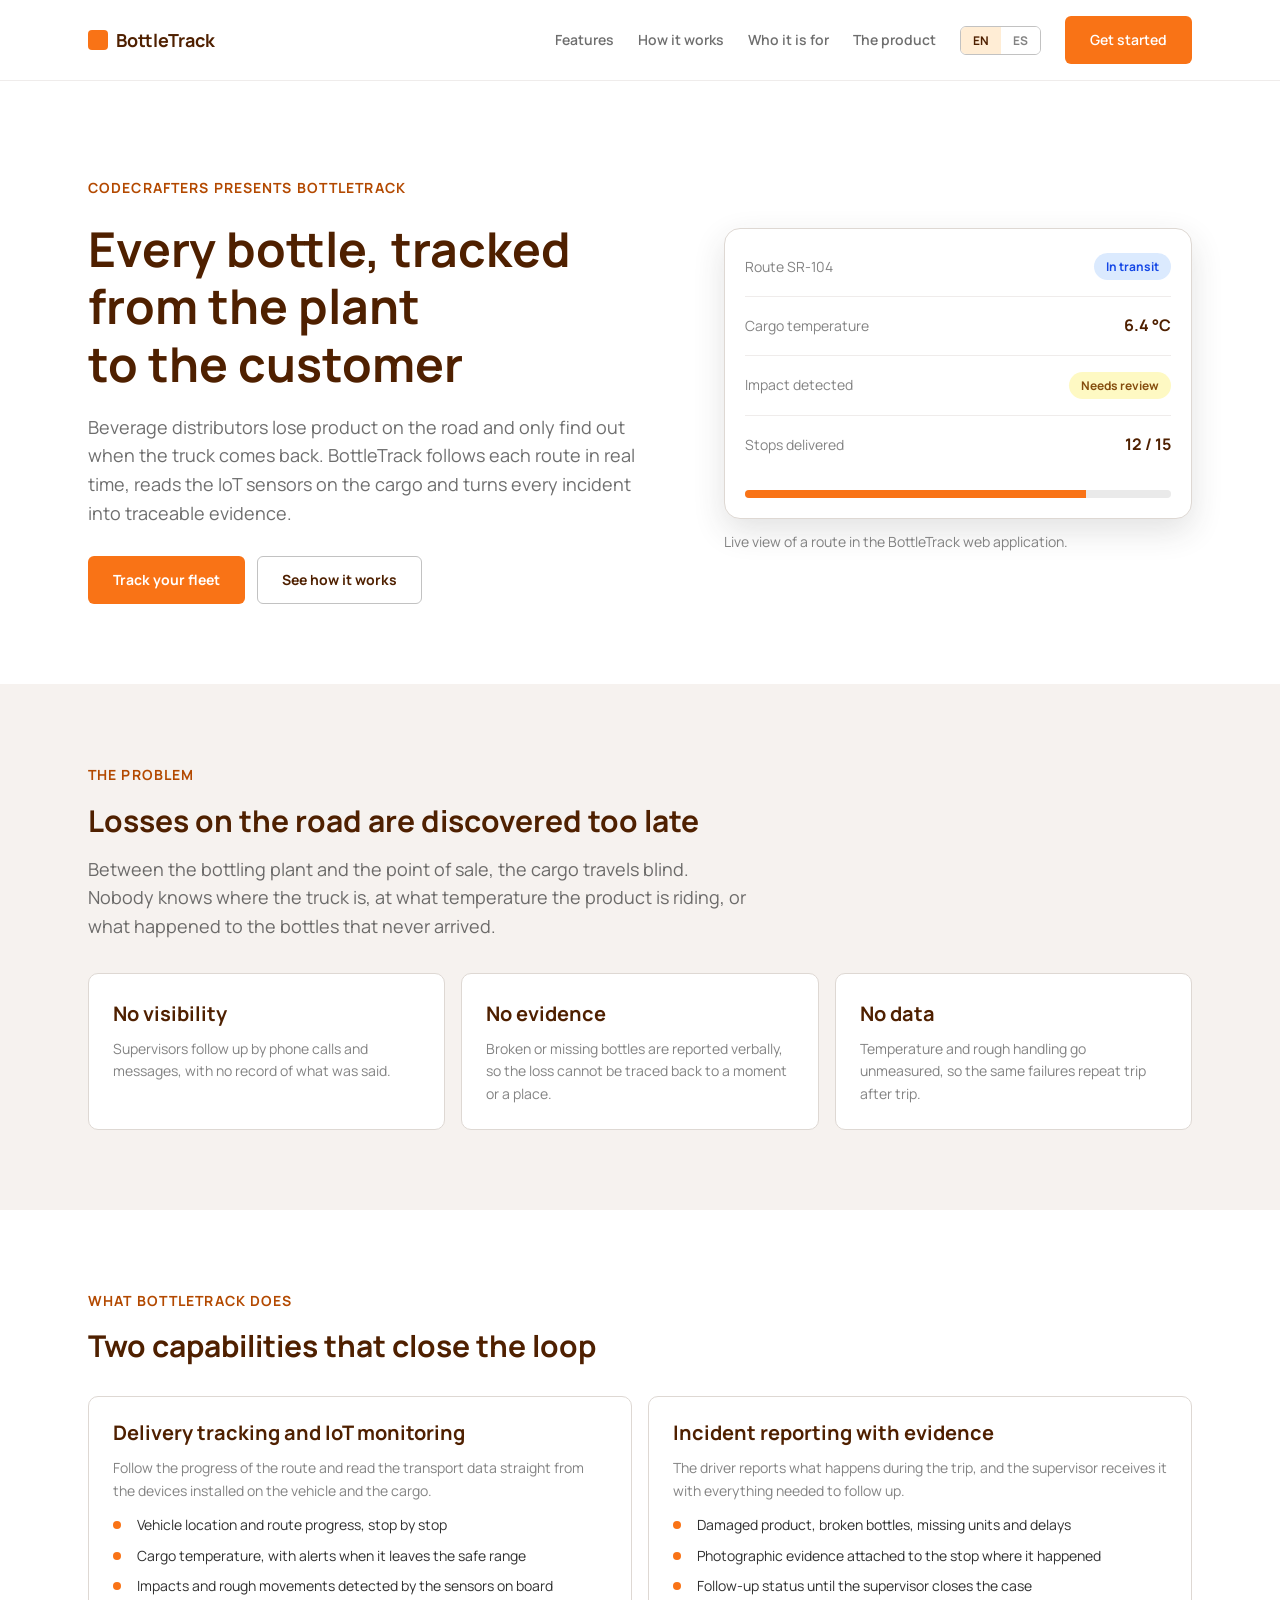
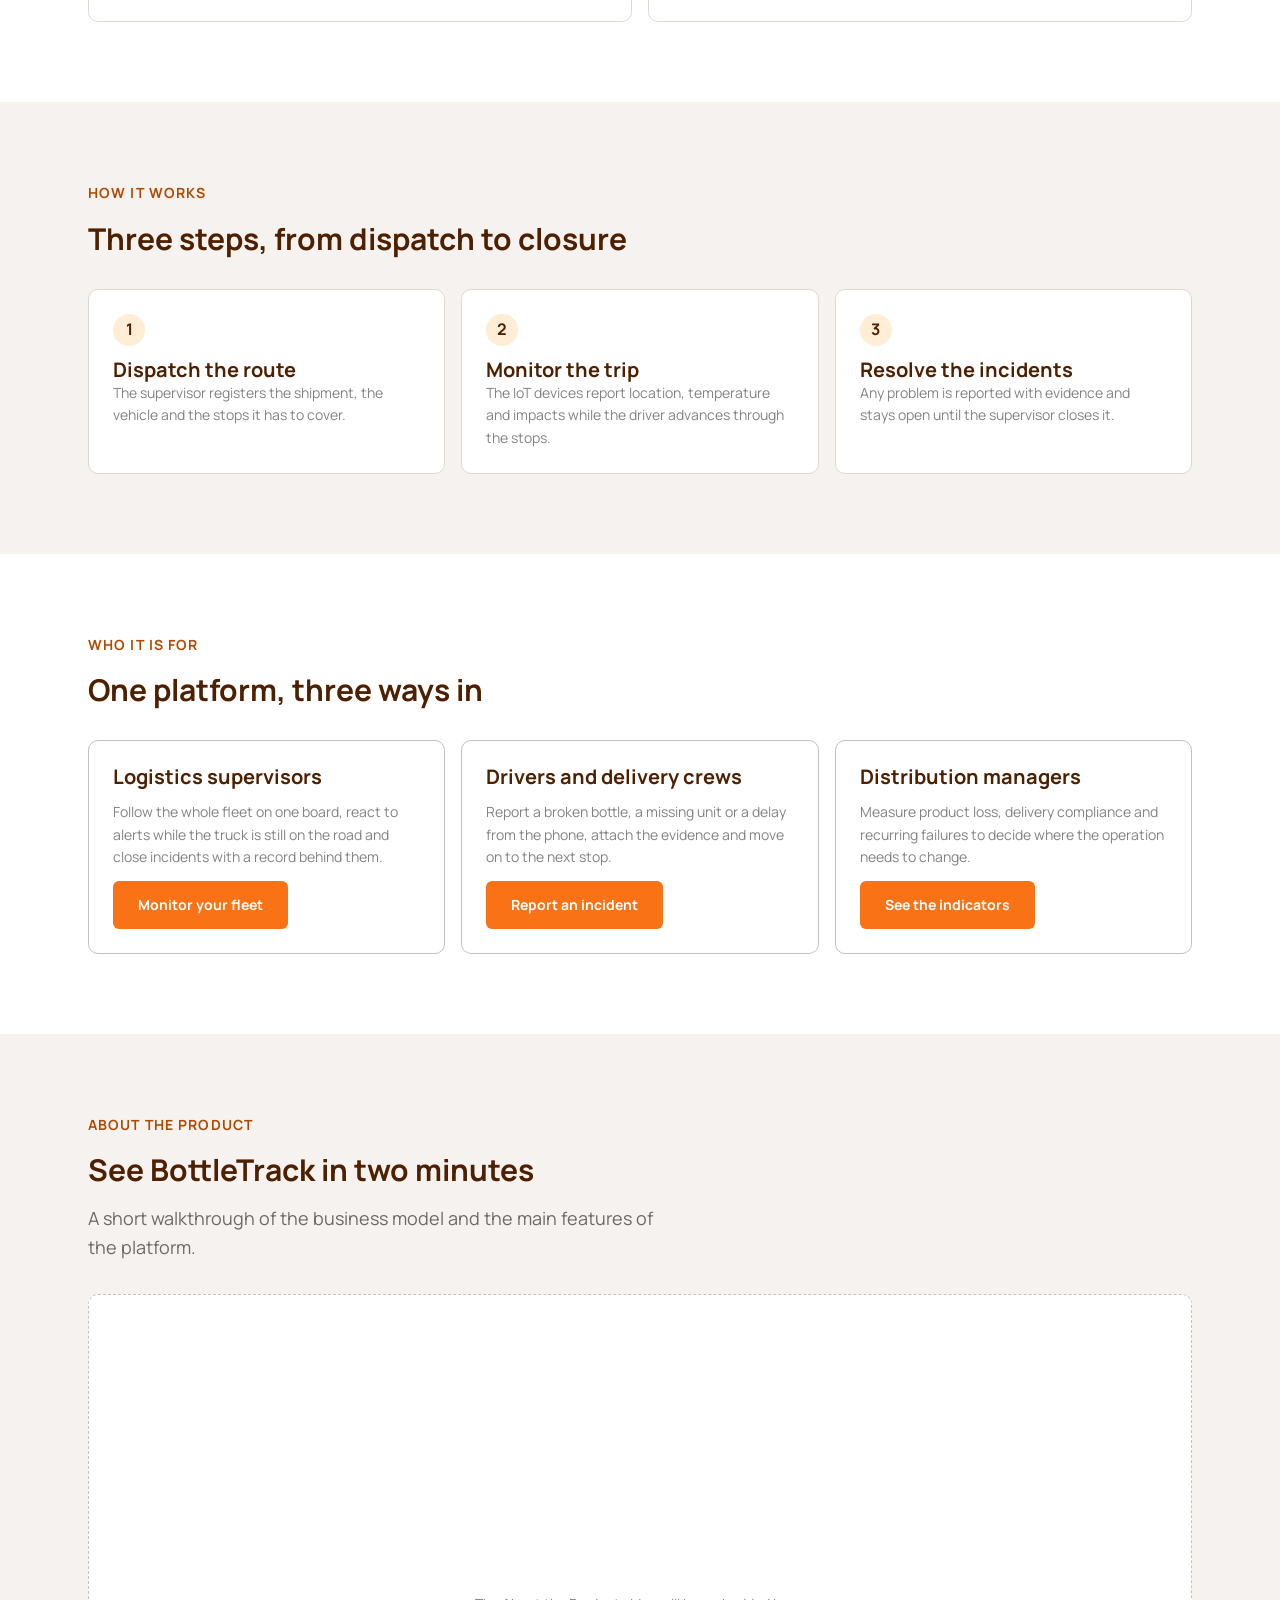
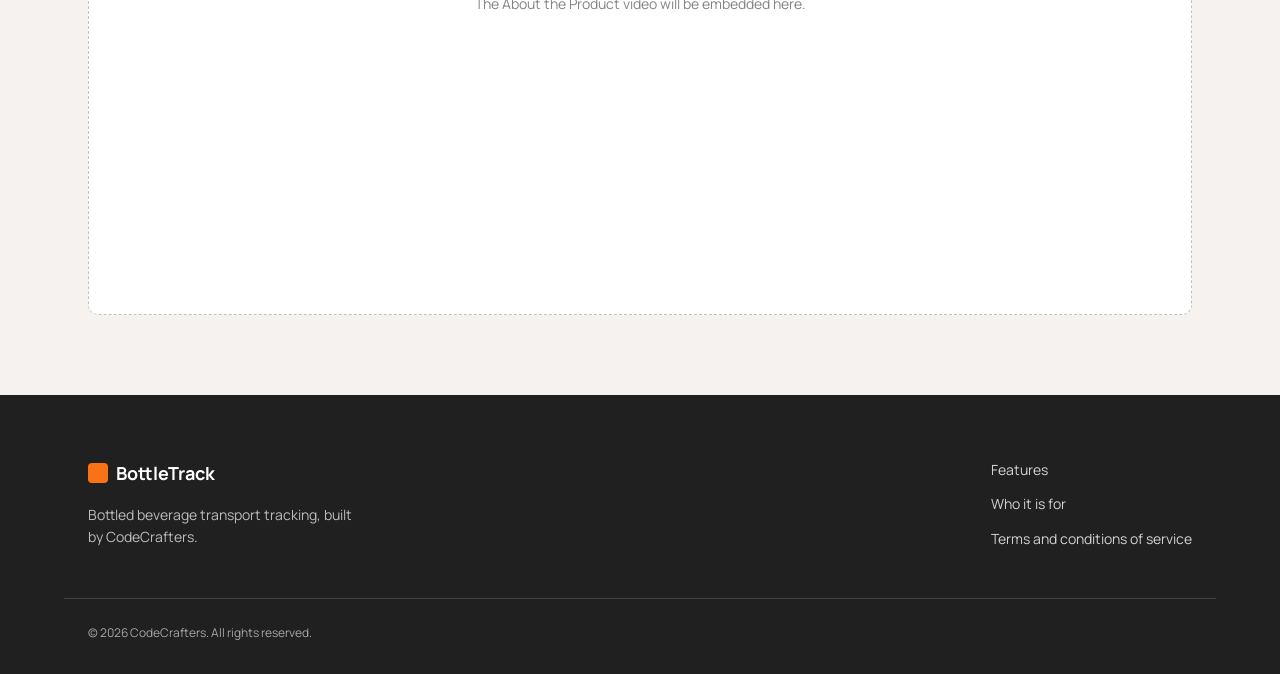
==== index.html @ 4bdb3862 "feat(landing): add home page with segment calls to action" ====
<!DOCTYPE html>
<html lang="en">
<head>
    <meta charset="UTF-8">
    <meta name="viewport" content="width=device-width, initial-scale=1.0">
    <title>BottleTrack | Bottled beverage transport tracking and IoT monitoring</title>
    <meta name="description" content="BottleTrack lets beverage distributors follow every route in real time, monitor cargo with IoT sensors and report transport incidents with evidence.">
    <meta name="keywords" content="beverage logistics, fleet tracking, IoT monitoring, cold chain, delivery incidents, transport management">
    <meta name="author" content="CodeCrafters">
    <meta property="og:title" content="BottleTrack | Bottled beverage transport tracking">
    <meta property="og:description" content="Follow every route in real time, monitor cargo with IoT sensors and report transport incidents with evidence.">
    <meta property="og:type" content="website">
    <meta property="og:locale" content="en_US">
    <meta property="og:locale:alternate" content="es_419">
    <link rel="preconnect" href="https://fonts.googleapis.com">
    <link rel="preconnect" href="https://fonts.gstatic.com" crossorigin>
    <link href="https://fonts.googleapis.com/css2?family=Manrope:wght@400;500;600;700&display=swap" rel="stylesheet">
    <link rel="stylesheet" href="assets/css/tokens.css">
    <link rel="stylesheet" href="assets/css/base.css">
    <link rel="stylesheet" href="assets/css/components.css">
    <link rel="stylesheet" href="assets/css/layout.css">
    <link rel="stylesheet" href="assets/css/landing.css">
</head>
<body>
<a class="skip-link" href="#main" data-i18n="nav.skip">Skip to main content</a>

<header class="site-header">
    <div class="container site-header__inner">
        <a class="brand" href="#main">
            <span class="brand__mark" aria-hidden="true"></span>
            <span class="brand__name">BottleTrack</span>
        </a>

        <button class="nav-toggle" type="button" aria-expanded="false" aria-controls="primary-nav" data-nav-toggle>
            <span class="visually-hidden" data-i18n="nav.toggle">Open navigation</span>
            <span class="nav-toggle__bar" aria-hidden="true"></span>
        </button>

        <nav class="site-nav" id="primary-nav" aria-label="Primary">
            <a href="#features" data-i18n="nav.features">Features</a>
            <a href="#how-it-works" data-i18n="nav.how">How it works</a>
            <a href="#segments" data-i18n="nav.segments">Who it is for</a>
            <a href="#product-video" data-i18n="nav.product">The product</a>
            <div class="language-switch" role="group" aria-label="Language">
                <button type="button" data-language="en" aria-pressed="true">EN</button>
                <button type="button" data-language="es" aria-pressed="false">ES</button>
            </div>
            <a class="button button--primary" href="#segments" data-i18n="nav.cta">Get started</a>
        </nav>
    </div>
</header>

<main id="main">
    <section class="hero">
        <div class="container hero__inner">
            <div class="hero__copy">
                <p class="eyebrow" data-i18n="hero.eyebrow">CodeCrafters presents BottleTrack</p>
                <h1 data-i18n="hero.title">Every bottle, tracked from the plant to the customer</h1>
                <p class="lead" data-i18n="hero.lead">Beverage distributors lose product on the road and only find out when the truck comes back. BottleTrack follows each route in real time, reads the IoT sensors on the cargo and turns every incident into traceable evidence.</p>
                <div class="hero__actions">
                    <a class="button button--primary" href="#segments" data-i18n="hero.primaryCta">Track your fleet</a>
                    <a class="button button--secondary" href="#how-it-works" data-i18n="hero.secondaryCta">See how it works</a>
                </div>
            </div>

            <figure class="hero__panel" aria-labelledby="hero-panel-caption">
                <div class="panel">
                    <div class="panel__row">
                        <span class="panel__label">Route SR-104</span>
                        <span class="chip chip--info" data-i18n="hero.panel.inTransit">In transit</span>
                    </div>
                    <div class="panel__row">
                        <span class="panel__label" data-i18n="hero.panel.temperature">Cargo temperature</span>
                        <span class="panel__value">6.4 &deg;C</span>
                    </div>
                    <div class="panel__row">
                        <span class="panel__label" data-i18n="hero.panel.impact">Impact detected</span>
                        <span class="chip chip--warning" data-i18n="hero.panel.review">Needs review</span>
                    </div>
                    <div class="panel__row">
                        <span class="panel__label" data-i18n="hero.panel.delivered">Stops delivered</span>
                        <span class="panel__value">12 / 15</span>
                    </div>
                    <div class="panel__progress" role="img" aria-label="80 percent of the route completed">
                        <span style="width: 80%"></span>
                    </div>
                </div>
                <figcaption class="muted" id="hero-panel-caption" data-i18n="hero.panel.caption">Live view of a route in the BottleTrack web application.</figcaption>
            </figure>
        </div>
    </section>

    <section class="section section--muted" aria-labelledby="problem-title">
        <div class="container stack">
            <p class="eyebrow" data-i18n="problem.eyebrow">The problem</p>
            <h2 id="problem-title" data-i18n="problem.title">Losses on the road are discovered too late</h2>
            <p class="lead" data-i18n="problem.lead">Between the bottling plant and the point of sale, the cargo travels blind. Nobody knows where the truck is, at what temperature the product is riding, or what happened to the bottles that never arrived.</p>
            <ul class="figure-grid">
                <li class="card">
                    <p class="figure-grid__value" data-i18n="problem.one.value">No visibility</p>
                    <p class="muted" data-i18n="problem.one.text">Supervisors follow up by phone calls and messages, with no record of what was said.</p>
                </li>
                <li class="card">
                    <p class="figure-grid__value" data-i18n="problem.two.value">No evidence</p>
                    <p class="muted" data-i18n="problem.two.text">Broken or missing bottles are reported verbally, so the loss cannot be traced back to a moment or a place.</p>
                </li>
                <li class="card">
                    <p class="figure-grid__value" data-i18n="problem.three.value">No data</p>
                    <p class="muted" data-i18n="problem.three.text">Temperature and rough handling go unmeasured, so the same failures repeat trip after trip.</p>
                </li>
            </ul>
        </div>
    </section>

    <section class="section" id="features" aria-labelledby="features-title">
        <div class="container stack">
            <p class="eyebrow" data-i18n="features.eyebrow">What BottleTrack does</p>
            <h2 id="features-title" data-i18n="features.title">Two capabilities that close the loop</h2>
            <div class="feature-grid">
                <article class="card">
                    <h3 data-i18n="features.tracking.title">Delivery tracking and IoT monitoring</h3>
                    <p class="muted" data-i18n="features.tracking.text">Follow the progress of the route and read the transport data straight from the devices installed on the vehicle and the cargo.</p>
                    <ul class="check-list">
                        <li data-i18n="features.tracking.one">Vehicle location and route progress, stop by stop</li>
                        <li data-i18n="features.tracking.two">Cargo temperature, with alerts when it leaves the safe range</li>
                        <li data-i18n="features.tracking.three">Impacts and rough movements detected by the sensors on board</li>
                    </ul>
                </article>
                <article class="card">
                    <h3 data-i18n="features.incidents.title">Incident reporting with evidence</h3>
                    <p class="muted" data-i18n="features.incidents.text">The driver reports what happens during the trip, and the supervisor receives it with everything needed to follow up.</p>
                    <ul class="check-list">
                        <li data-i18n="features.incidents.one">Damaged product, broken bottles, missing units and delays</li>
                        <li data-i18n="features.incidents.two">Photographic evidence attached to the stop where it happened</li>
                        <li data-i18n="features.incidents.three">Follow-up status until the supervisor closes the case</li>
                    </ul>
                </article>
            </div>
        </div>
    </section>

    <section class="section section--muted" id="how-it-works" aria-labelledby="how-title">
        <div class="container stack">
            <p class="eyebrow" data-i18n="how.eyebrow">How it works</p>
            <h2 id="how-title" data-i18n="how.title">Three steps, from dispatch to closure</h2>
            <ol class="step-list">
                <li class="card">
                    <span class="step-list__number" aria-hidden="true">1</span>
                    <h3 data-i18n="how.one.title">Dispatch the route</h3>
                    <p class="muted" data-i18n="how.one.text">The supervisor registers the shipment, the vehicle and the stops it has to cover.</p>
                </li>
                <li class="card">
                    <span class="step-list__number" aria-hidden="true">2</span>
                    <h3 data-i18n="how.two.title">Monitor the trip</h3>
                    <p class="muted" data-i18n="how.two.text">The IoT devices report location, temperature and impacts while the driver advances through the stops.</p>
                </li>
                <li class="card">
                    <span class="step-list__number" aria-hidden="true">3</span>
                    <h3 data-i18n="how.three.title">Resolve the incidents</h3>
                    <p class="muted" data-i18n="how.three.text">Any problem is reported with evidence and stays open until the supervisor closes it.</p>
                </li>
            </ol>
        </div>
    </section>

    <section class="section" id="segments" aria-labelledby="segments-title">
        <div class="container stack">
            <p class="eyebrow" data-i18n="segments.eyebrow">Who it is for</p>
            <h2 id="segments-title" data-i18n="segments.title">One platform, three ways in</h2>
            <div class="feature-grid">
                <article class="card card--interactive">
                    <h3 data-i18n="segments.supervisor.title">Logistics supervisors</h3>
                    <p class="muted" data-i18n="segments.supervisor.text">Follow the whole fleet on one board, react to alerts while the truck is still on the road and close incidents with a record behind them.</p>
                    <a class="button button--primary" href="https://bottletrack.vercel.app/monitoring" data-i18n="segments.supervisor.cta">Monitor your fleet</a>
                </article>
                <article class="card card--interactive">
                    <h3 data-i18n="segments.driver.title">Drivers and delivery crews</h3>
                    <p class="muted" data-i18n="segments.driver.text">Report a broken bottle, a missing unit or a delay from the phone, attach the evidence and move on to the next stop.</p>
                    <a class="button button--primary" href="https://bottletrack.vercel.app/incidents/new" data-i18n="segments.driver.cta">Report an incident</a>
                </article>
                <article class="card card--interactive">
                    <h3 data-i18n="segments.manager.title">Distribution managers</h3>
                    <p class="muted" data-i18n="segments.manager.text">Measure product loss, delivery compliance and recurring failures to decide where the operation needs to change.</p>
                    <a class="button button--primary" href="https://bottletrack.vercel.app/analytics" data-i18n="segments.manager.cta">See the indicators</a>
                </article>
            </div>
        </div>
    </section>

    <section class="section section--muted" id="product-video" aria-labelledby="video-title">
        <div class="container stack">
            <p class="eyebrow" data-i18n="video.eyebrow">About the product</p>
            <h2 id="video-title" data-i18n="video.title">See BottleTrack in two minutes</h2>
            <p class="lead" data-i18n="video.lead">A short walkthrough of the business model and the main features of the platform.</p>
            <div class="video-frame" data-video-placeholder>
                <p class="muted" data-i18n="video.placeholder">The About the Product video will be embedded here.</p>
            </div>
        </div>
    </section>
</main>

<footer class="site-footer">
    <div class="container site-footer__inner">
        <div class="stack">
            <a class="brand brand--inverse" href="#main">
                <span class="brand__mark" aria-hidden="true"></span>
                <span class="brand__name">BottleTrack</span>
            </a>
            <p class="site-footer__text" data-i18n="footer.tagline">Bottled beverage transport tracking, built by CodeCrafters.</p>
        </div>
        <nav class="site-footer__nav" aria-label="Footer">
            <a href="#features" data-i18n="nav.features">Features</a>
            <a href="#segments" data-i18n="nav.segments">Who it is for</a>
            <a href="terms-of-service.html" data-i18n="footer.terms">Terms and conditions of service</a>
        </nav>
    </div>
    <div class="container site-footer__legal">
        <p data-i18n="footer.copyright">&copy; 2026 CodeCrafters. All rights reserved.</p>
    </div>
</footer>

<script src="assets/js/translations.js"></script>
<script src="assets/js/i18n.js"></script>
<script src="assets/js/main.js"></script>
</body>
</html>
---- assets/css/tokens.css ----
:root {
    --background: #ffffff;
    --foreground: #303030;
    --chrome: #202020;
    --surface: #ffffff;
    --surface-muted: #f6f2ef;

    --primary: #f97316;
    --primary-mid: #b34900;
    --primary-dark: #4f2000;
    --primary-foreground: #ffffff;
    --primary-soft: #ffedd5;

    --line: #efeceb;
    --border: #ded8d3;
    --control: #c2c2c2;
    --control-hover: #a3a3a3;

    --danger: #e7000b;
    --danger-strong: #c10007;
    --danger-soft: #ffe2e2;

    --warning: #eab308;
    --warning-strong: #854d0e;
    --warning-soft: #fef9c3;

    --success: #30b875;
    --success-strong: #044137;
    --success-soft: #e0f5eb;

    --info: #155dfc;
    --info-strong: #1447e6;
    --info-soft: #dbeafe;

    --disabled: #eae7e5;
    --disabled-ink: #a09a96;

    --ink-80: color-mix(in srgb, var(--foreground) 80%, transparent);
    --ink-70: color-mix(in srgb, var(--foreground) 70%, transparent);
    --ink-60: color-mix(in srgb, var(--foreground) 60%, transparent);
    --ink-50: color-mix(in srgb, var(--foreground) 50%, transparent);
    --ink-40: color-mix(in srgb, var(--foreground) 40%, transparent);

    --fill-5: color-mix(in srgb, var(--foreground) 5%, transparent);
    --fill-10: color-mix(in srgb, var(--foreground) 10%, transparent);
    --fill-20: color-mix(in srgb, var(--foreground) 20%, transparent);
    --fill-40: color-mix(in srgb, var(--foreground) 40%, transparent);

    --font-sans: "Manrope", "Segoe UI", system-ui, -apple-system, sans-serif;
    --font-mono: ui-monospace, "SFMono-Regular", "Cascadia Code", Menlo, monospace;

    --text-2xs: 0.625rem;
    --text-xs: 0.75rem;
    --text-sm: 0.875rem;
    --text-base: 1rem;
    --text-lg: 1.125rem;
    --text-xl: 1.25rem;
    --text-2xl: 1.5rem;
    --text-3xl: 1.875rem;
    --text-4xl: 2.25rem;
    --text-5xl: 3rem;

    --weight-regular: 400;
    --weight-medium: 500;
    --weight-semibold: 600;
    --weight-bold: 700;

    --leading-tight: 1.2;
    --leading-snug: 1.35;
    --leading-normal: 1.6;

    --space-1: 0.25rem;
    --space-2: 0.5rem;
    --space-3: 0.75rem;
    --space-4: 1rem;
    --space-5: 1.25rem;
    --space-6: 1.5rem;
    --space-8: 2rem;
    --space-10: 2.5rem;
    --space-12: 3rem;
    --space-16: 4rem;
    --space-20: 5rem;
    --space-24: 6rem;

    --radius-sm: 0.25rem;
    --radius-md: 0.375rem;
    --radius-lg: 0.625rem;
    --radius-xl: 1rem;
    --radius-full: 9999px;

    --shadow-sm: 0 1px 2px color-mix(in srgb, var(--foreground) 8%, transparent);
    --shadow-md: 0 4px 12px color-mix(in srgb, var(--foreground) 10%, transparent);
    --shadow-lg: 0 12px 32px color-mix(in srgb, var(--foreground) 14%, transparent);

    --container: 72rem;
    --transition: 160ms ease;
}

@media (max-width: 48rem) {
    :root {
        --text-5xl: 2.25rem;
        --text-4xl: 1.875rem;
        --text-3xl: 1.5rem;
    }
}
---- assets/css/base.css ----
*,
*::before,
*::after {
    box-sizing: border-box;
}

* {
    margin: 0;
}

html {
    -webkit-text-size-adjust: 100%;
    scroll-behavior: smooth;
}

body {
    background: var(--background);
    color: var(--foreground);
    font-family: var(--font-sans);
    font-size: var(--text-base);
    line-height: var(--leading-normal);
    -webkit-font-smoothing: antialiased;
}

img,
picture,
svg,
video {
    display: block;
    max-width: 100%;
    height: auto;
}

input,
button,
textarea,
select {
    font: inherit;
    color: inherit;
}

h1,
h2,
h3,
h4 {
    color: var(--primary-dark);
    font-weight: var(--weight-bold);
    line-height: var(--leading-tight);
    text-wrap: balance;
}

h1 {
    font-size: var(--text-4xl);
}

h2 {
    font-size: var(--text-3xl);
}

h3 {
    font-size: var(--text-xl);
}

h4 {
    font-size: var(--text-lg);
}

p {
    text-wrap: pretty;
}

a {
    color: var(--primary-mid);
    text-underline-offset: 0.2em;
}

a:hover {
    color: var(--primary-dark);
}

code {
    font-family: var(--font-mono);
    font-size: var(--text-xs);
    background: var(--fill-5);
    padding: 0.1em 0.35em;
    border-radius: var(--radius-sm);
}

:focus-visible {
    outline: 2px solid var(--primary-mid);
    outline-offset: 2px;
    border-radius: var(--radius-sm);
}

.container {
    width: 100%;
    max-width: var(--container);
    margin-inline: auto;
    padding-inline: var(--space-6);
}

.section {
    padding-block: var(--space-20);
}

.section--muted {
    background: var(--surface-muted);
}

.stack {
    display: flex;
    flex-direction: column;
    gap: var(--space-4);
}

.grid {
    display: grid;
    gap: var(--space-4);
}

.eyebrow {
    color: var(--primary-mid);
    font-size: var(--text-sm);
    font-weight: var(--weight-bold);
    letter-spacing: 0.08em;
    text-transform: uppercase;
}

.lead {
    color: var(--ink-70);
    font-size: var(--text-lg);
    max-width: 60ch;
}

.muted {
    color: var(--ink-60);
    font-size: var(--text-sm);
}

.divider {
    height: 1px;
    background: var(--line);
    border: 0;
}

.visually-hidden {
    position: absolute;
    width: 1px;
    height: 1px;
    padding: 0;
    overflow: hidden;
    clip: rect(0 0 0 0);
    white-space: nowrap;
    border: 0;
}

@media (max-width: 48rem) {
    .section {
        padding-block: var(--space-12);
    }
}

@media (prefers-reduced-motion: reduce) {
    html {
        scroll-behavior: auto;
    }

    *,
    *::before,
    *::after {
        transition-duration: 0.01ms !important;
        animation-duration: 0.01ms !important;
    }
}
---- assets/css/components.css ----
.button {
    display: inline-flex;
    align-items: center;
    justify-content: center;
    gap: var(--space-2);
    padding: var(--space-3) var(--space-6);
    border: 1px solid transparent;
    border-radius: var(--radius-md);
    font-size: var(--text-sm);
    font-weight: var(--weight-bold);
    text-decoration: none;
    cursor: pointer;
    transition: background var(--transition), border-color var(--transition), color var(--transition);
}

.button--primary {
    background: var(--primary);
    color: var(--primary-foreground);
}

.button--primary:hover {
    background: var(--primary-mid);
    color: var(--primary-foreground);
}

.button--secondary {
    background: var(--surface);
    border-color: var(--control);
    color: var(--primary-dark);
}

.button--secondary:hover {
    border-color: var(--control-hover);
    background: var(--fill-5);
    color: var(--primary-dark);
}

.button--ghost {
    background: transparent;
    color: var(--primary-mid);
}

.button--ghost:hover {
    background: var(--primary-soft);
    color: var(--primary-dark);
}

.button:disabled,
.button[aria-disabled="true"] {
    background: var(--disabled);
    border-color: transparent;
    color: var(--disabled-ink);
    cursor: not-allowed;
}

.card {
    background: var(--surface);
    border: 1px solid var(--border);
    border-radius: var(--radius-lg);
    padding: var(--space-6);
}

.card--interactive {
    border-color: var(--control);
    transition: border-color var(--transition), box-shadow var(--transition);
}

.card--interactive:hover {
    border-color: var(--control-hover);
    box-shadow: var(--shadow-md);
}

.chip {
    display: inline-flex;
    align-items: center;
    gap: var(--space-2);
    padding: var(--space-1) var(--space-3);
    border-radius: var(--radius-full);
    font-size: var(--text-xs);
    font-weight: var(--weight-bold);
}

.chip--danger {
    background: var(--danger-soft);
    color: var(--danger-strong);
}

.chip--warning {
    background: var(--warning-soft);
    color: var(--warning-strong);
}

.chip--success {
    background: var(--success-soft);
    color: var(--success-strong);
}

.chip--info {
    background: var(--info-soft);
    color: var(--info-strong);
}

.field {
    display: flex;
    flex-direction: column;
    gap: var(--space-2);
}

.field label {
    font-size: var(--text-sm);
    font-weight: var(--weight-semibold);
}

.input {
    padding: var(--space-3) var(--space-4);
    background: var(--surface);
    border: 1px solid var(--control);
    border-radius: var(--radius-md);
    font-size: var(--text-sm);
}

.input:hover {
    border-color: var(--control-hover);
}

.input::placeholder {
    color: var(--ink-40);
}

.input:disabled {
    background: var(--disabled);
    border-color: transparent;
    color: var(--disabled-ink);
}

.skip-link {
    position: absolute;
    left: var(--space-4);
    top: calc(var(--space-4) * -6);
    padding: var(--space-3) var(--space-4);
    background: var(--primary-dark);
    color: var(--primary-foreground);
    border-radius: var(--radius-md);
    z-index: 100;
    transition: top var(--transition);
}

.skip-link:focus {
    top: var(--space-4);
    color: var(--primary-foreground);
}
---- assets/css/layout.css ----
.site-header {
    position: sticky;
    top: 0;
    z-index: 50;
    background: color-mix(in srgb, var(--background) 92%, transparent);
    backdrop-filter: blur(8px);
    border-bottom: 1px solid var(--line);
}

.site-header__inner {
    display: flex;
    align-items: center;
    justify-content: space-between;
    gap: var(--space-4);
    padding-block: var(--space-4);
}

.brand {
    display: inline-flex;
    align-items: center;
    gap: var(--space-2);
    color: var(--primary-dark);
    font-weight: var(--weight-bold);
    font-size: var(--text-lg);
    text-decoration: none;
}

.brand__mark {
    width: 1.25rem;
    height: 1.25rem;
    border-radius: var(--radius-sm);
    background: var(--primary);
}

.brand--inverse {
    color: var(--primary-foreground);
}

.site-nav {
    display: flex;
    align-items: center;
    gap: var(--space-6);
}

.site-nav a {
    color: var(--ink-70);
    font-size: var(--text-sm);
    font-weight: var(--weight-semibold);
    text-decoration: none;
}

.site-nav a:hover {
    color: var(--primary-mid);
}

.site-nav .button {
    color: var(--primary-foreground);
}

.language-switch {
    display: inline-flex;
    border: 1px solid var(--control);
    border-radius: var(--radius-md);
    overflow: hidden;
}

.language-switch button {
    padding: var(--space-1) var(--space-3);
    background: var(--surface);
    border: 0;
    font-size: var(--text-xs);
    font-weight: var(--weight-bold);
    color: var(--ink-60);
    cursor: pointer;
}

.language-switch button[aria-pressed="true"] {
    background: var(--primary-soft);
    color: var(--primary-dark);
}

.nav-toggle {
    display: none;
    width: 2.5rem;
    height: 2.5rem;
    align-items: center;
    justify-content: center;
    background: var(--surface);
    border: 1px solid var(--control);
    border-radius: var(--radius-md);
    cursor: pointer;
}

.nav-toggle__bar,
.nav-toggle__bar::before,
.nav-toggle__bar::after {
    display: block;
    width: 1rem;
    height: 2px;
    background: var(--foreground);
    border-radius: var(--radius-full);
}

.nav-toggle__bar::before,
.nav-toggle__bar::after {
    content: "";
    position: relative;
}

.nav-toggle__bar::before {
    top: -5px;
}

.nav-toggle__bar::after {
    top: 3px;
}

.site-footer {
    background: var(--chrome);
    color: var(--background);
    padding-block: var(--space-16) var(--space-8);
}

.site-footer__inner {
    display: flex;
    flex-wrap: wrap;
    justify-content: space-between;
    gap: var(--space-8);
}

.site-footer__text {
    color: color-mix(in srgb, var(--background) 70%, transparent);
    font-size: var(--text-sm);
    max-width: 34ch;
}

.site-footer__nav {
    display: flex;
    flex-direction: column;
    gap: var(--space-3);
}

.site-footer__nav a {
    color: color-mix(in srgb, var(--background) 80%, transparent);
    font-size: var(--text-sm);
    text-decoration: none;
}

.site-footer__nav a:hover {
    color: var(--background);
}

.site-footer__legal {
    margin-top: var(--space-12);
    padding-top: var(--space-6);
    border-top: 1px solid color-mix(in srgb, var(--background) 15%, transparent);
    color: color-mix(in srgb, var(--background) 60%, transparent);
    font-size: var(--text-xs);
}

@media (max-width: 48rem) {
    .nav-toggle {
        display: inline-flex;
    }

    .site-nav {
        display: none;
        position: absolute;
        left: 0;
        right: 0;
        top: 100%;
        flex-direction: column;
        align-items: flex-start;
        gap: var(--space-4);
        padding: var(--space-5) var(--space-6);
        background: var(--surface);
        border-bottom: 1px solid var(--border);
    }

    .site-nav[data-open="true"] {
        display: flex;
    }
}
---- assets/css/landing.css ----
.hero {
    padding-block: var(--space-24) var(--space-20);
}

.hero__inner {
    display: grid;
    grid-template-columns: 1.1fr 0.9fr;
    align-items: center;
    gap: var(--space-16);
}

.hero__copy {
    display: flex;
    flex-direction: column;
    gap: var(--space-5);
}

.hero__copy h1 {
    font-size: var(--text-5xl);
}

.hero__actions {
    display: flex;
    flex-wrap: wrap;
    gap: var(--space-3);
    margin-top: var(--space-2);
}

.hero__panel {
    display: flex;
    flex-direction: column;
    gap: var(--space-3);
}

.panel {
    display: flex;
    flex-direction: column;
    background: var(--surface);
    border: 1px solid var(--border);
    border-radius: var(--radius-xl);
    box-shadow: var(--shadow-lg);
    padding: var(--space-2) var(--space-5) var(--space-5);
}

.panel__row {
    display: flex;
    align-items: center;
    justify-content: space-between;
    gap: var(--space-4);
    padding-block: var(--space-4);
}

.panel__row + .panel__row {
    border-top: 1px solid var(--line);
}

.panel__label {
    color: var(--ink-60);
    font-size: var(--text-sm);
}

.panel__value {
    font-weight: var(--weight-bold);
    color: var(--primary-dark);
}

.panel__progress {
    height: 0.5rem;
    margin-top: var(--space-4);
    background: var(--fill-10);
    border-radius: var(--radius-full);
    overflow: hidden;
}

.panel__progress span {
    display: block;
    height: 100%;
    background: var(--primary);
}

.figure-grid,
.feature-grid,
.step-list {
    display: grid;
    gap: var(--space-4);
    list-style: none;
    padding: 0;
    margin-top: var(--space-4);
}

.figure-grid,
.feature-grid {
    grid-template-columns: repeat(auto-fit, minmax(17rem, 1fr));
}

.step-list {
    grid-template-columns: repeat(auto-fit, minmax(15rem, 1fr));
}

.figure-grid__value {
    color: var(--primary-dark);
    font-size: var(--text-xl);
    font-weight: var(--weight-bold);
    margin-bottom: var(--space-2);
}

.feature-grid .card {
    display: flex;
    flex-direction: column;
    gap: var(--space-3);
}

.feature-grid .button {
    margin-top: auto;
    align-self: flex-start;
}

.check-list {
    display: flex;
    flex-direction: column;
    gap: var(--space-2);
    list-style: none;
    padding: 0;
    font-size: var(--text-sm);
}

.check-list li {
    position: relative;
    padding-left: var(--space-6);
}

.check-list li::before {
    content: "";
    position: absolute;
    left: 0;
    top: 0.5em;
    width: 0.5rem;
    height: 0.5rem;
    border-radius: var(--radius-full);
    background: var(--primary);
}

.step-list__number {
    display: inline-flex;
    align-items: center;
    justify-content: center;
    width: 2rem;
    height: 2rem;
    margin-bottom: var(--space-3);
    background: var(--primary-soft);
    color: var(--primary-dark);
    border-radius: var(--radius-full);
    font-weight: var(--weight-bold);
}

.video-frame {
    display: flex;
    align-items: center;
    justify-content: center;
    aspect-ratio: 16 / 9;
    margin-top: var(--space-4);
    background: var(--surface);
    border: 1px dashed var(--control);
    border-radius: var(--radius-lg);
}

.video-frame iframe {
    width: 100%;
    height: 100%;
    border: 0;
    border-radius: var(--radius-lg);
}

@media (max-width: 60rem) {
    .hero__inner {
        grid-template-columns: 1fr;
        gap: var(--space-10);
    }
}

@media (max-width: 48rem) {
    .hero {
        padding-block: var(--space-12);
    }
}
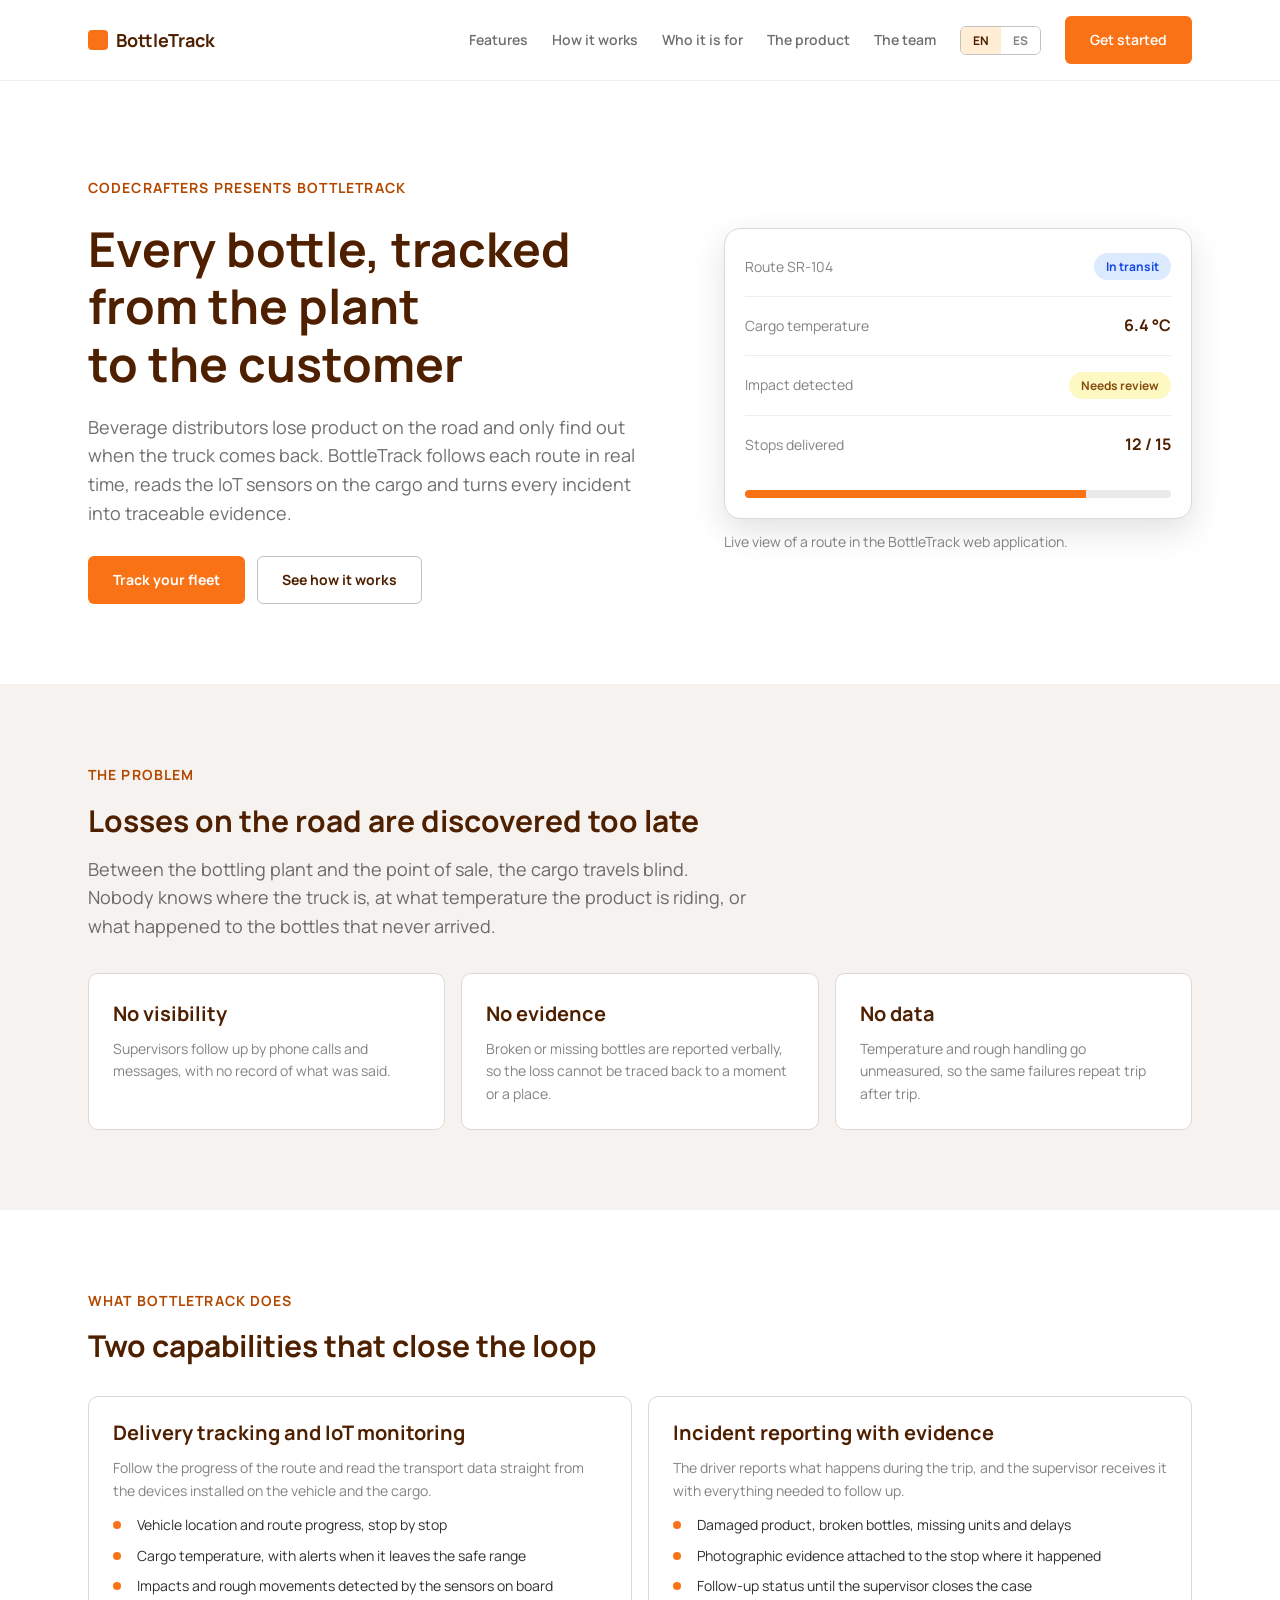
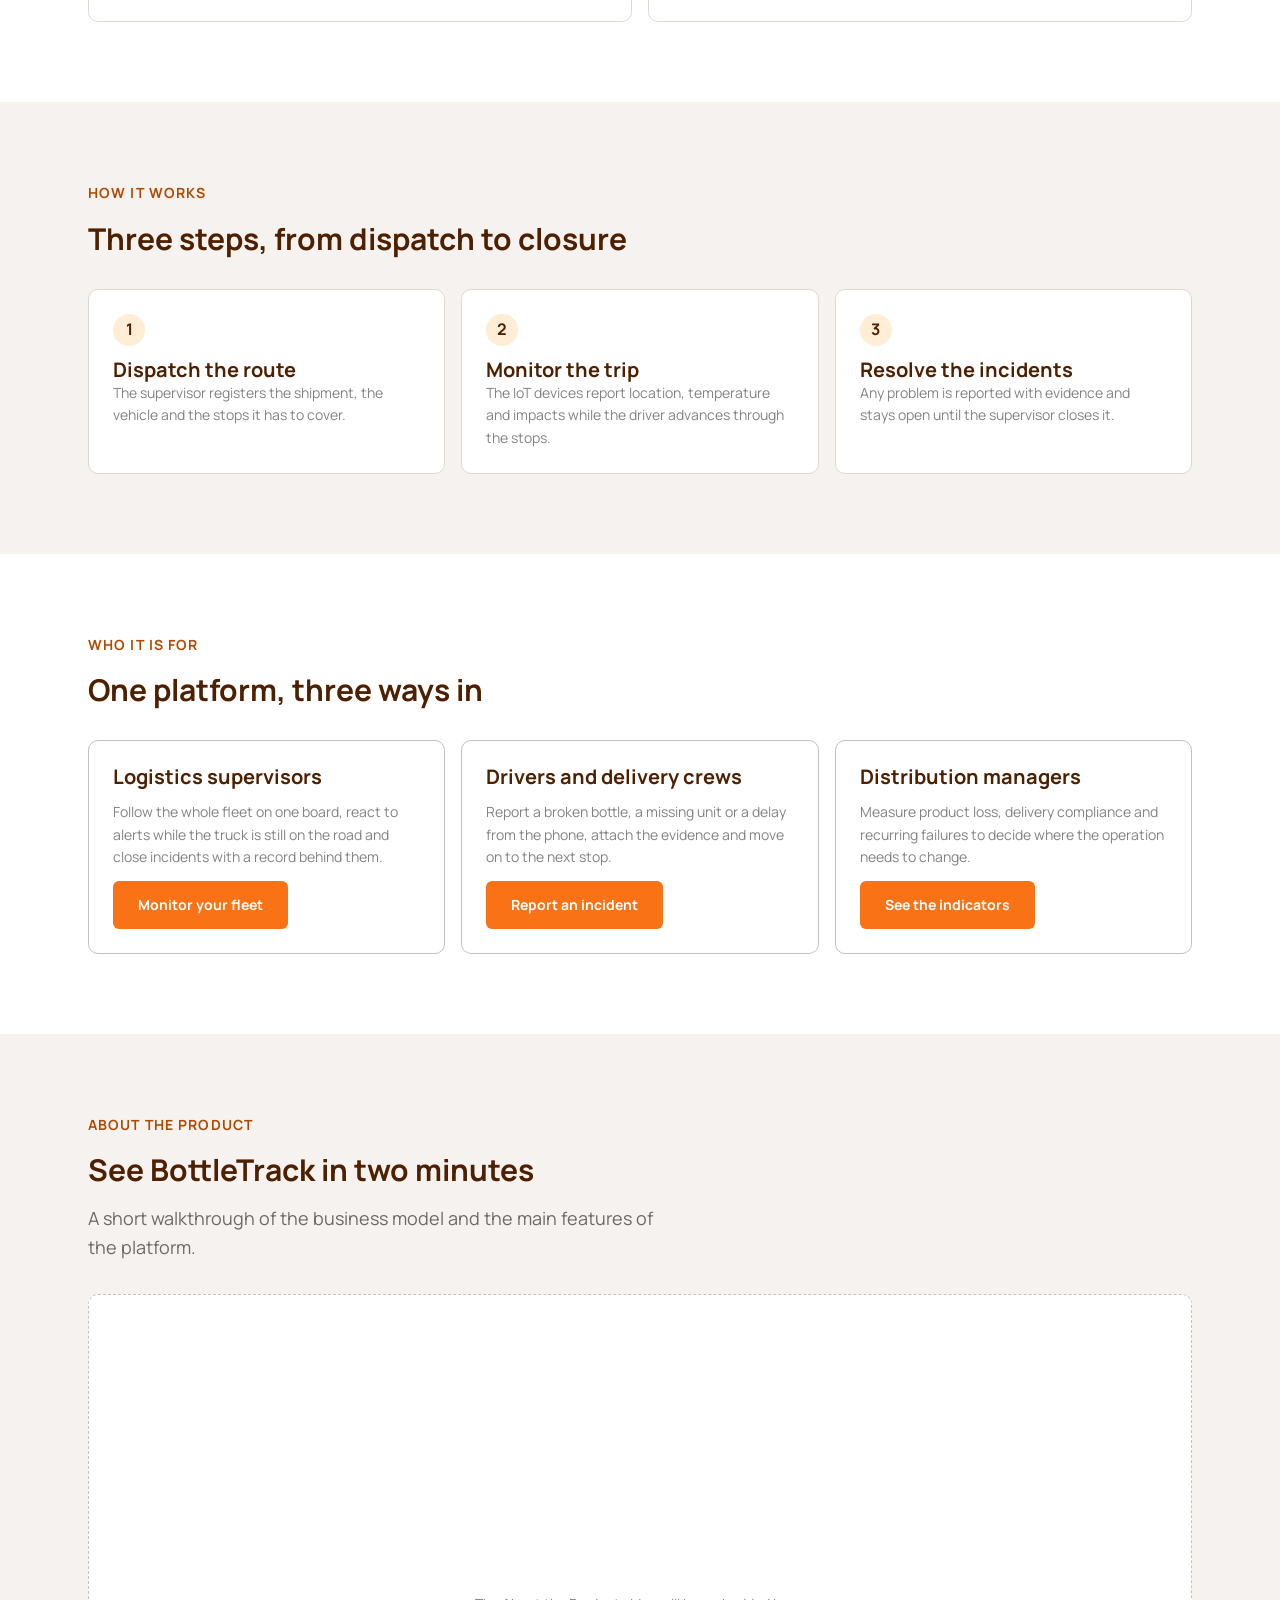
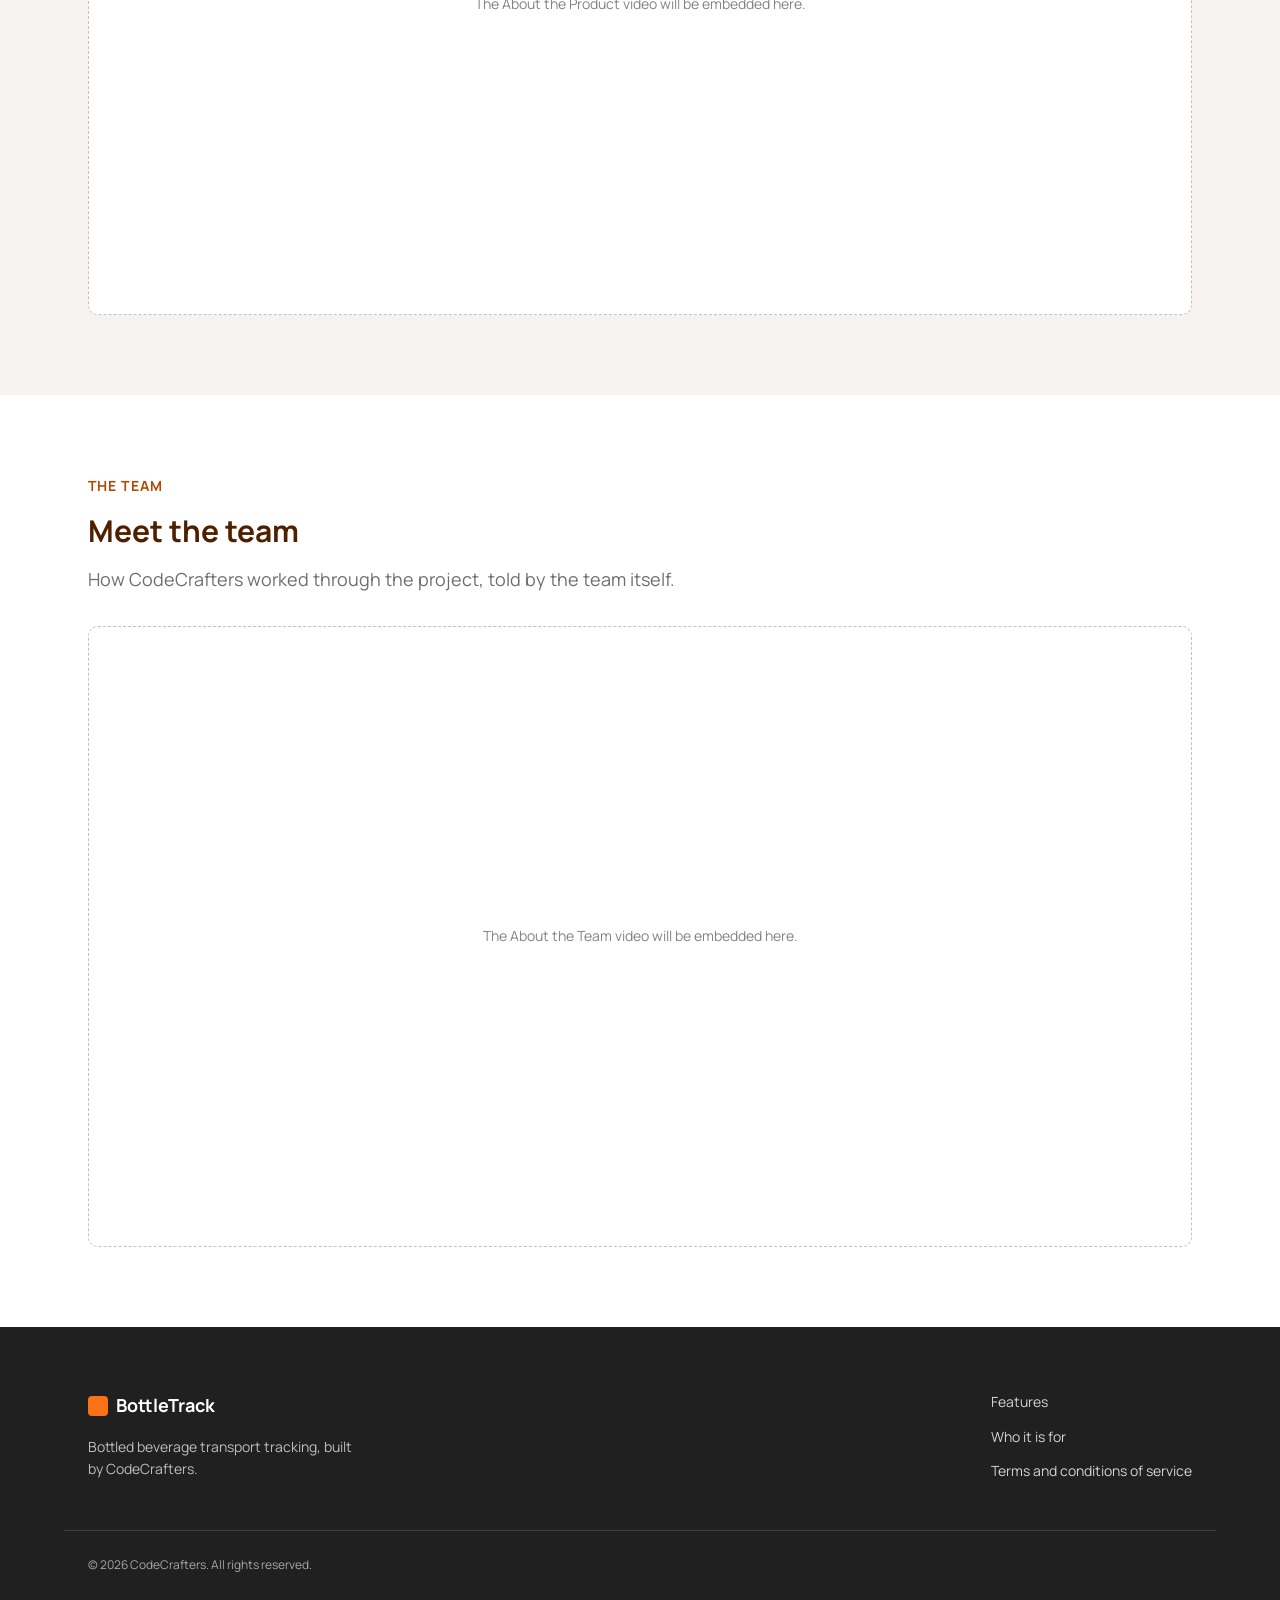
==== commit a0da10b4: "refactor(landing): replace team member cards with about the team video" ====
--- a/index.html
+++ b/index.html
@@ -41,6 +41,7 @@
             <a href="#how-it-works" data-i18n="nav.how">How it works</a>
             <a href="#segments" data-i18n="nav.segments">Who it is for</a>
             <a href="#product-video" data-i18n="nav.product">The product</a>
+            <a href="#team" data-i18n="nav.team">The team</a>
             <div class="language-switch" role="group" aria-label="Language">
                 <button type="button" data-language="en" aria-pressed="true">EN</button>
                 <button type="button" data-language="es" aria-pressed="false">ES</button>
@@ -197,6 +198,17 @@
             </div>
         </div>
     </section>
+
+    <section class="section" id="team" aria-labelledby="team-title">
+        <div class="container stack">
+            <p class="eyebrow" data-i18n="team.eyebrow">The team</p>
+            <h2 id="team-title" data-i18n="team.videoTitle">Meet the team</h2>
+            <p class="lead" data-i18n="team.videoLead">How CodeCrafters worked through the project, told by the team itself.</p>
+            <div class="video-frame" data-video-placeholder>
+                <p class="muted" data-i18n="team.videoPlaceholder">The About the Team video will be embedded here.</p>
+            </div>
+        </div>
+    </section>
 </main>
 
 <footer class="site-footer">
